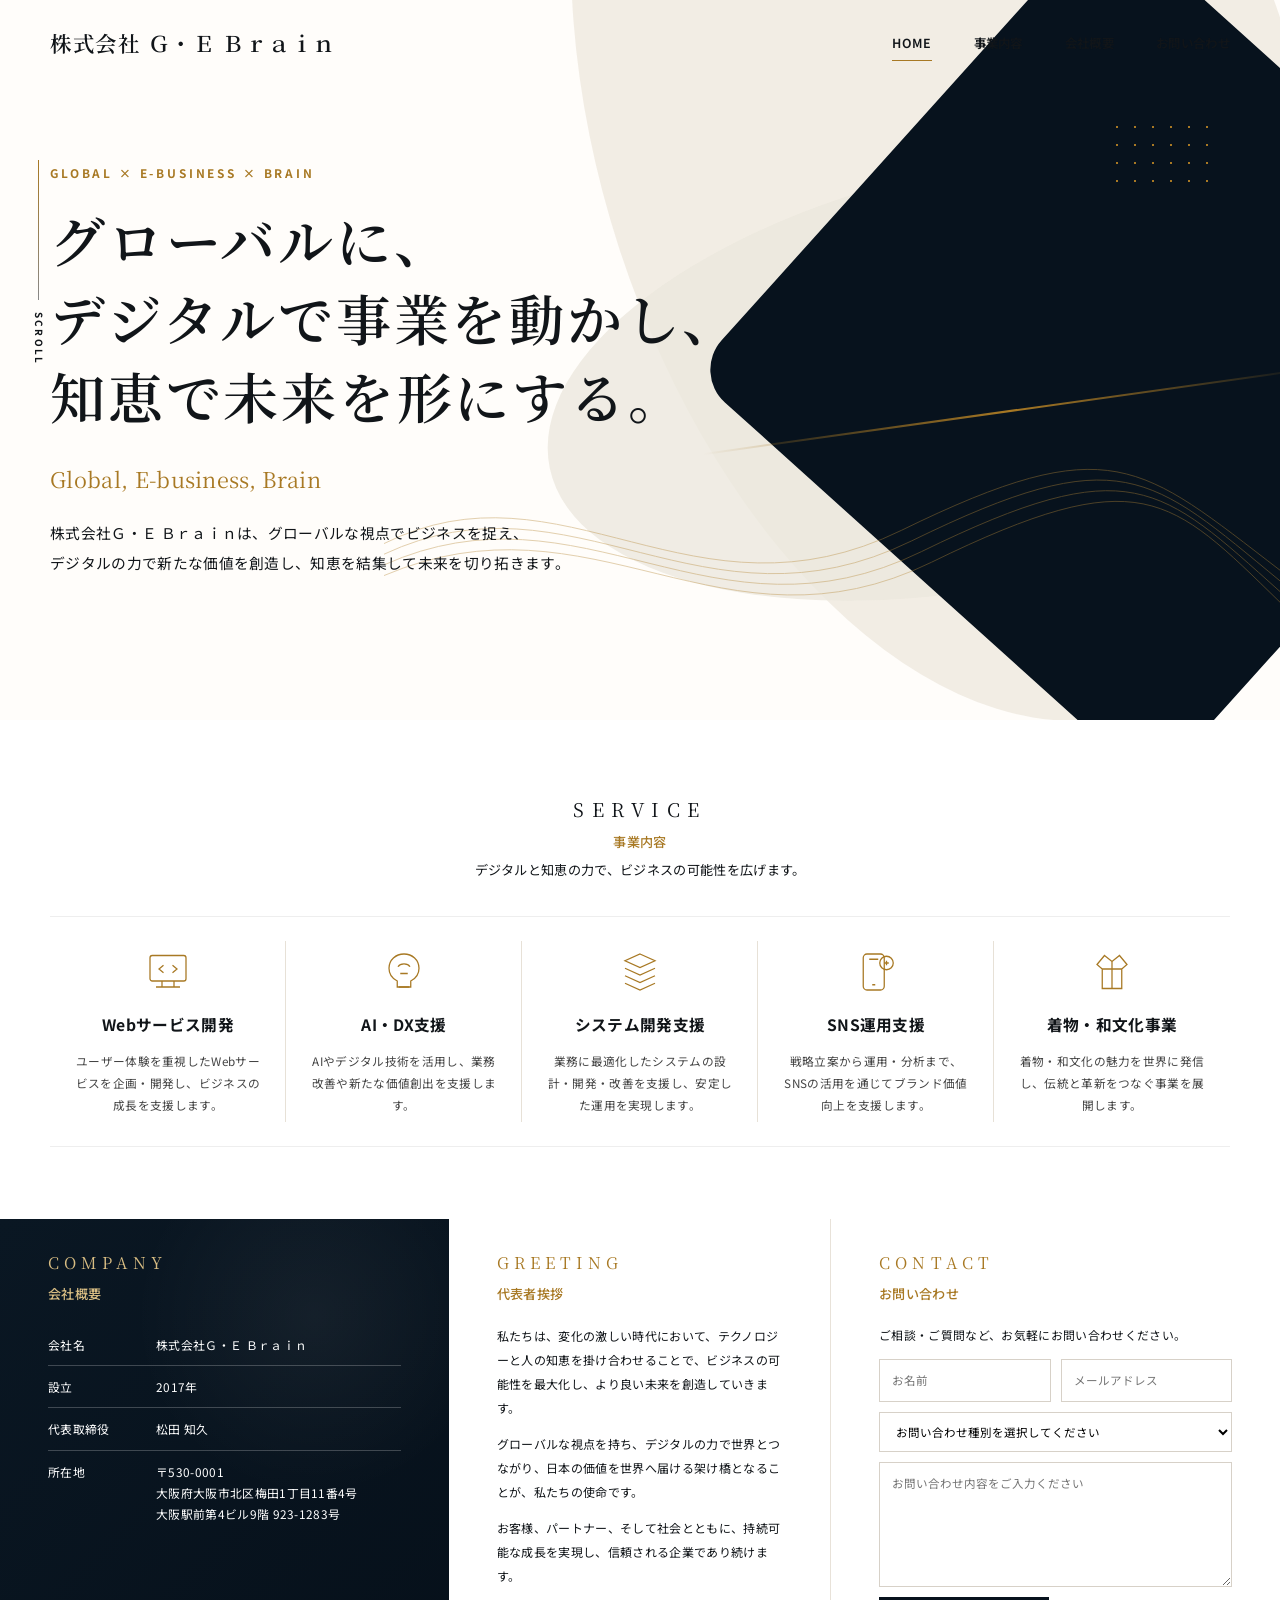
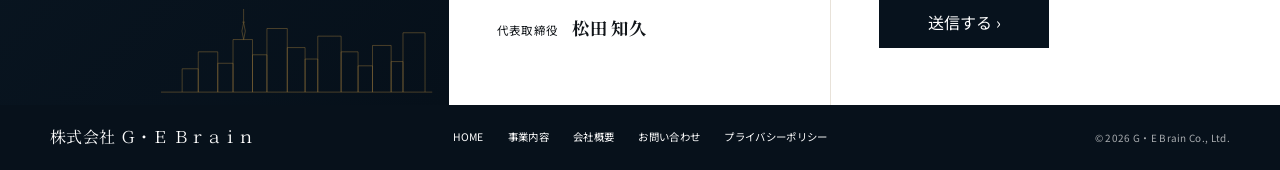
==== index.html @ 0a90429c "初期ファイルアップロード" ====
<!doctype html><html lang="ja"><head><meta charset="utf-8"><meta name="viewport" content="width=device-width,initial-scale=1"><title>株式会社Ｇ・Ｅ Ｂｒａｉｎ</title><meta name="description" content="株式会社Ｇ・Ｅ Ｂｒａｉｎは、Webサービス開発、AI・DX支援、システム開発支援、SNS運用支援、着物・和文化事業を展開しています。"><link rel="preconnect" href="https://fonts.googleapis.com"><link rel="preconnect" href="https://fonts.gstatic.com" crossorigin><link href="https://fonts.googleapis.com/css2?family=Noto+Sans+JP:wght@400;500;600;700&family=Noto+Serif+JP:wght@500;600;700&display=swap" rel="stylesheet"><link rel="stylesheet" href="styles.css"></head><body>
<header class="site-header"><div class="container header-inner"><a class="brand" href="#top">株式会社 Ｇ・Ｅ Ｂｒａｉｎ</a><button class="menu-button" type="button" aria-label="メニューを開く" aria-expanded="false"><span></span><span></span><span></span></button><nav class="global-nav"><a class="active" href="#top">HOME</a><a href="#services">事業内容</a><a href="#company">会社概要</a><a href="#contact">お問い合わせ</a></nav></div></header>
<main><section id="top" class="hero"><div class="hero-art" aria-hidden="true"><div class="hero-sweep sweep-1"></div><div class="hero-sweep sweep-2"></div><div class="hero-dark"></div><div class="hero-gold-line"></div><div class="hero-dot-grid"></div><svg class="wave-lines" viewBox="0 0 900 360" preserveAspectRatio="none"><path d="M0 220 C180 120 310 320 520 205 S760 130 900 250"/><path d="M0 232 C190 132 320 332 530 217 S770 142 900 262"/><path d="M0 244 C200 144 330 344 540 229 S780 154 900 274"/><path d="M0 256 C210 156 340 356 550 241 S790 166 900 286"/></svg></div><div class="scroll-mark"><span></span><b>SCROLL</b></div><div class="container hero-inner"><p class="hero-kicker">GLOBAL × E-BUSINESS × BRAIN</p><h1>グローバルに、<br>デジタルで事業を動かし、<br>知恵で未来を形にする。</h1><p class="hero-en">Global, E-business, Brain</p><p class="hero-copy">株式会社Ｇ・Ｅ Ｂｒａｉｎは、グローバルな視点でビジネスを捉え、<br>デジタルの力で新たな価値を創造し、知恵を結集して未来を切り拓きます。</p></div></section>
<section id="services" class="services section"><div class="container"><div class="section-title center"><p>SERVICE</p><h2>事業内容</h2><span>デジタルと知恵の力で、ビジネスの可能性を広げます。</span></div><div class="service-grid">
<article class="service-item"><div class="icon-box"><svg viewBox="0 0 64 64"><rect x="8" y="10" width="48" height="34" rx="3"/><path d="M16 52h32M24 44v8M40 44v8M26 23l-6 5 6 5M38 23l6 5-6 5"/></svg></div><h3>Webサービス開発</h3><p>ユーザー体験を重視したWebサービスを企画・開発し、ビジネスの成長を支援します。</p></article>
<article class="service-item"><div class="icon-box"><svg viewBox="0 0 64 64"><path d="M32 8c-11 0-20 8-20 19 0 8 5 14 11 17v8h18v-8c6-3 11-9 11-17C52 16 43 8 32 8z"/><path d="M24 25c3-5 13-5 16 0M27 34h10M25 52h14"/></svg></div><h3>AI・DX支援</h3><p>AIやデジタル技術を活用し、業務改善や新たな価値創出を支援します。</p></article>
<article class="service-item"><div class="icon-box"><svg viewBox="0 0 64 64"><path d="M32 8l20 9-20 9-20-9 20-9zM12 27l20 9 20-9M12 37l20 9 20-9M12 47l20 9 20-9"/></svg></div><h3>システム開発支援</h3><p>業務に最適化したシステムの設計・開発・改善を支援し、安定した運用を実現します。</p></article>
<article class="service-item"><div class="icon-box"><svg viewBox="0 0 64 64"><rect x="15" y="8" width="28" height="48" rx="5"/><path d="M23 15h12M27 49h4"/><circle cx="46" cy="20" r="9"/><path d="M43 20h6M46 17v6"/></svg></div><h3>SNS運用支援</h3><p>戦略立案から運用・分析まで、SNSの活用を通じてブランド価値向上を支援します。</p></article>
<article class="service-item"><div class="icon-box"><svg viewBox="0 0 64 64"><path d="M22 10l10 8 10-8 10 12-7 6v26H19V28l-7-6 10-12z"/><path d="M32 18v36M19 28h26"/></svg></div><h3>着物・和文化事業</h3><p>着物・和文化の魅力を世界に発信し、伝統と革新をつなぐ事業を展開します。</p></article>
</div></div></section>
<section class="lower-grid"><div id="company" class="company-panel"><div class="panel-inner"><div class="section-title light"><p>COMPANY</p><h2>会社概要</h2></div><dl class="company-list"><div><dt>会社名</dt><dd>株式会社Ｇ・Ｅ Ｂｒａｉｎ</dd></div><div><dt>設立</dt><dd>2017年</dd></div><div><dt>代表取締役</dt><dd>松田 知久</dd></div><div><dt>所在地</dt><dd>〒530-0001<br>大阪府大阪市北区梅田1丁目11番4号<br>大阪駅前第4ビル9階 923-1283号</dd></div></dl><svg class="city-line" viewBox="0 0 720 250" preserveAspectRatio="xMidYMax meet"><path d="M40 220h640M90 220v-55h38v55M128 220v-95h46v95M174 220v-68h36v68M210 220v-124h46v124M256 220v-88h34v88M290 220v-150h48v150M338 220v-105h42v105M380 220v-78h30v78M410 220v-132h55v132M465 220v-95h40v95M505 220v-62h34v62M539 220v-110h44v110M583 220v-72h28v72M611 220v-140h52v140M235 96l-4-20 4-20 4 20-4 20zM232 55h6M235 24v32"/></svg></div></div>
<div class="greeting-panel"><div class="panel-inner"><div class="section-title"><p>GREETING</p><h2>代表者挨拶</h2></div><div class="greeting-copy"><p>私たちは、変化の激しい時代において、テクノロジーと人の知恵を掛け合わせることで、ビジネスの可能性を最大化し、より良い未来を創造していきます。</p><p>グローバルな視点を持ち、デジタルの力で世界とつながり、日本の価値を世界へ届ける架け橋となることが、私たちの使命です。</p><p>お客様、パートナー、そして社会とともに、持続可能な成長を実現し、信頼される企業であり続けます。</p><div class="representative"><span>代表取締役</span><strong>松田 知久</strong></div></div></div></div>
<div id="contact" class="contact-panel"><div class="panel-inner"><div class="section-title"><p>CONTACT</p><h2>お問い合わせ</h2></div><p class="contact-lead">ご相談・ご質問など、お気軽にお問い合わせください。</p><form id="contact-form" class="contact-form"><div class="two-col"><input type="text" name="name" placeholder="お名前" required><input type="email" name="email" placeholder="メールアドレス" required></div><select required><option value="">お問い合わせ種別を選択してください</option><option>Webサービス開発</option><option>AI・DX支援</option><option>システム開発支援</option><option>SNS運用支援</option><option>着物・和文化事業</option><option>その他</option></select><textarea rows="5" placeholder="お問い合わせ内容をご入力ください" required></textarea><button type="submit">送信する <span>›</span></button><p id="form-status" class="form-status"></p></form></div></div></section></main>
<footer class="site-footer"><div class="container footer-inner"><p class="footer-brand">株式会社 Ｇ・Ｅ Ｂｒａｉｎ</p><nav><a href="#top">HOME</a><a href="#services">事業内容</a><a href="#company">会社概要</a><a href="#contact">お問い合わせ</a><a href="#">プライバシーポリシー</a></nav><p class="copyright">© <span id="year"></span> G・E Brain Co., Ltd.</p></div></footer><script src="script.js"></script></body></html>
---- styles.css ----
:root{--bg:#f8f6f1;--paper:#fffdfa;--ink:#111519;--navy:#07121d;--gold:#a87924;--gold-soft:#d8bd83;--line:#d8d2c8}*{box-sizing:border-box}html{scroll-behavior:smooth}body{margin:0;color:var(--ink);background:var(--bg);font-family:"Noto Sans JP",sans-serif;line-height:1.8;letter-spacing:.02em}a{color:inherit;text-decoration:none}button,input,textarea,select{font:inherit}svg{display:block}.container{width:min(1180px,calc(100% - 48px));margin:auto}.site-header{position:absolute;inset:0 0 auto;z-index:20}.header-inner{min-height:86px;display:flex;align-items:center;justify-content:space-between;gap:32px}.brand{font-family:"Noto Serif JP",serif;font-size:1.34rem;letter-spacing:.08em;font-weight:600}.global-nav{display:flex;gap:42px;font-size:.78rem;font-weight:600}.global-nav a{position:relative;padding:10px 0}.global-nav a:after{content:"";position:absolute;left:0;right:100%;bottom:3px;height:1px;background:var(--gold);transition:.25s}.global-nav a:hover:after,.global-nav a.active:after{right:0}.menu-button{display:none;border:0;background:none}.menu-button span{display:block;width:25px;height:2px;background:currentColor;margin:5px}.hero{position:relative;min-height:720px;overflow:hidden;background:var(--paper)}.hero-inner{position:relative;z-index:3;padding-top:150px;padding-bottom:90px}.hero-kicker{color:var(--gold);font-size:.74rem;letter-spacing:.24em;font-weight:700;margin-bottom:18px}.hero h1{margin:0 0 24px;font-family:"Noto Serif JP",serif;font-size:clamp(2.5rem,4.3vw,4.65rem);line-height:1.42;letter-spacing:.05em;font-weight:600}.hero-en{margin:0 0 20px;color:var(--gold);font-family:"Noto Serif JP",serif;font-size:1.35rem}.hero-copy{margin:0;font-size:.92rem;line-height:2}.hero-art{position:absolute;inset:0;overflow:hidden;pointer-events:none}.hero-sweep{position:absolute;border-radius:50%;transform:rotate(-18deg)}.sweep-1{width:700px;height:1200px;left:47%;top:-460px;background:rgba(232,226,214,.58)}.sweep-2{width:900px;height:420px;right:-160px;top:165px;background:rgba(236,232,222,.78);transform:rotate(-12deg)}.hero-dark{position:absolute;width:620px;height:620px;right:-160px;top:40px;background:var(--navy);transform:rotate(42deg);border-radius:44px}.hero-gold-line{position:absolute;width:620px;height:2px;right:-40px;top:410px;background:linear-gradient(90deg,transparent,var(--gold),transparent);transform:rotate(-8deg)}.hero-dot-grid{position:absolute;right:72px;top:118px;width:100px;height:74px;background-image:radial-gradient(var(--gold) 1.5px,transparent 1.5px);background-size:18px 18px}.wave-lines{position:absolute;right:0;bottom:52px;width:70%;height:320px;opacity:.42}.wave-lines path{fill:none;stroke:#b78a39;stroke-width:1}.scroll-mark{position:absolute;left:30px;top:160px;z-index:4;display:flex;flex-direction:column;align-items:center;gap:12px}.scroll-mark span{width:1px;height:140px;background:linear-gradient(var(--gold),#888)}.scroll-mark b{font-size:.62rem;letter-spacing:.22em;writing-mode:vertical-rl}.section{padding:72px 0}.section-title p{margin:0;color:var(--gold);font-family:"Noto Serif JP",serif;letter-spacing:.32em;font-size:1rem}.section-title h2{margin:4px 0 0;font-size:.82rem;color:var(--gold);font-weight:500}.section-title.center{text-align:center;margin-bottom:34px}.section-title.center p{color:var(--ink);font-size:1.18rem;letter-spacing:.4em}.section-title.center span{font-size:.82rem}.services{background:#fff}.service-grid{display:grid;grid-template-columns:repeat(5,1fr);border-top:1px solid #eee;border-bottom:1px solid #eee}.service-item{padding:26px 24px 30px;text-align:center;position:relative}.service-item:not(:last-child):after{content:"";position:absolute;right:0;top:24px;bottom:24px;width:1px;background:#e7e1d7}.icon-box{height:58px;display:grid;place-items:center;margin-bottom:10px}.icon-box svg{width:48px;height:48px;fill:none;stroke:var(--gold);stroke-width:1.7}.service-item h3{margin:0 0 10px;font-size:.98rem}.service-item p{margin:0;color:#444;font-size:.73rem;line-height:1.9}.lower-grid{display:grid;grid-template-columns:1.08fr .92fr 1.08fr;min-height:430px}.panel-inner{padding:30px 48px 34px;position:relative;height:100%}.company-panel{color:#fff;background:radial-gradient(circle at 70% 20%,rgba(255,255,255,.05),transparent 36%),linear-gradient(135deg,#0a1723,#06101a)}.section-title.light p,.section-title.light h2{color:var(--gold-soft)}.company-list{margin:18px 0 0;position:relative;z-index:2}.company-list>div{display:grid;grid-template-columns:90px 1fr;gap:18px;padding:10px 0;border-bottom:1px solid rgba(255,255,255,.22)}.company-list>div:last-child{border:0}.company-list dt,.company-list dd{font-size:.74rem}.company-list dd{margin:0}.city-line{position:absolute;right:0;bottom:0;width:68%;height:58%;opacity:.75}.city-line path{fill:none;stroke:#b58b41;stroke-width:1.2}.greeting-panel,.contact-panel{background:#fff}.greeting-panel{border-right:1px solid #e8e2d9}.greeting-copy{margin-top:18px}.greeting-copy p{font-size:.75rem;line-height:2;margin-bottom:12px}.representative{display:flex;align-items:baseline;gap:14px;margin-top:24px}.representative span{font-size:.72rem}.representative strong{font-family:"Noto Serif JP",serif;font-size:1.08rem}.contact-lead{font-size:.74rem;margin:18px 0 14px}.contact-form{display:grid;gap:10px}.two-col{display:grid;grid-template-columns:1fr 1fr;gap:10px}.contact-form input,.contact-form select,.contact-form textarea{width:100%;border:1px solid #d7d1c8;background:#fff;padding:10px 12px;font-size:.72rem}.contact-form button{width:170px;border:0;background:var(--navy);color:#fff;padding:11px 18px;cursor:pointer}.form-status{min-height:1.2em;margin:0;font-size:.68rem;color:#8b5d18}.site-footer{background:#07111b;color:#fff;padding:18px 0}.footer-inner{display:grid;grid-template-columns:1fr auto 1fr;align-items:center;gap:30px}.footer-brand{margin:0;font-family:"Noto Serif JP",serif}.footer-inner nav{display:flex;gap:24px;font-size:.65rem}.copyright{margin:0;text-align:right;font-size:.62rem;color:rgba(255,255,255,.65)}@media(max-width:1000px){.service-grid{grid-template-columns:repeat(2,1fr)}.service-item:nth-child(2):after,.service-item:nth-child(4):after{display:none}.service-item:last-child{grid-column:1/-1}.lower-grid{grid-template-columns:1fr 1fr}.company-panel{grid-column:1/-1}}@media(max-width:760px){.container{width:min(100% - 28px,1180px)}.site-header{position:fixed;background:rgba(255,253,250,.93);backdrop-filter:blur(10px);border-bottom:1px solid #eee}.header-inner{min-height:66px}.brand{font-size:.95rem}.menu-button{display:block}.global-nav{position:absolute;top:66px;left:0;right:0;display:none;flex-direction:column;gap:0;padding:12px 20px 20px;background:#fff}.global-nav.open{display:flex}.global-nav a{padding:12px 0}.hero{min-height:760px}.hero-inner{padding-top:120px}.hero h1{font-size:clamp(2rem,10vw,3rem)}.hero-copy br{display:none}.hero-dark{width:340px;height:340px;right:-230px;top:430px}.scroll-mark{display:none}.service-grid{grid-template-columns:1fr}.service-item:after{display:none!important}.service-item:last-child{grid-column:auto}.lower-grid{grid-template-columns:1fr}.company-panel{grid-column:auto;min-height:430px}.panel-inner{padding:34px 24px 38px}.greeting-panel{border-right:0;border-bottom:1px solid #eee}.two-col{grid-template-columns:1fr}.footer-inner{grid-template-columns:1fr;gap:16px}.footer-inner nav{flex-wrap:wrap;gap:12px 18px}.copyright{text-align:left}}
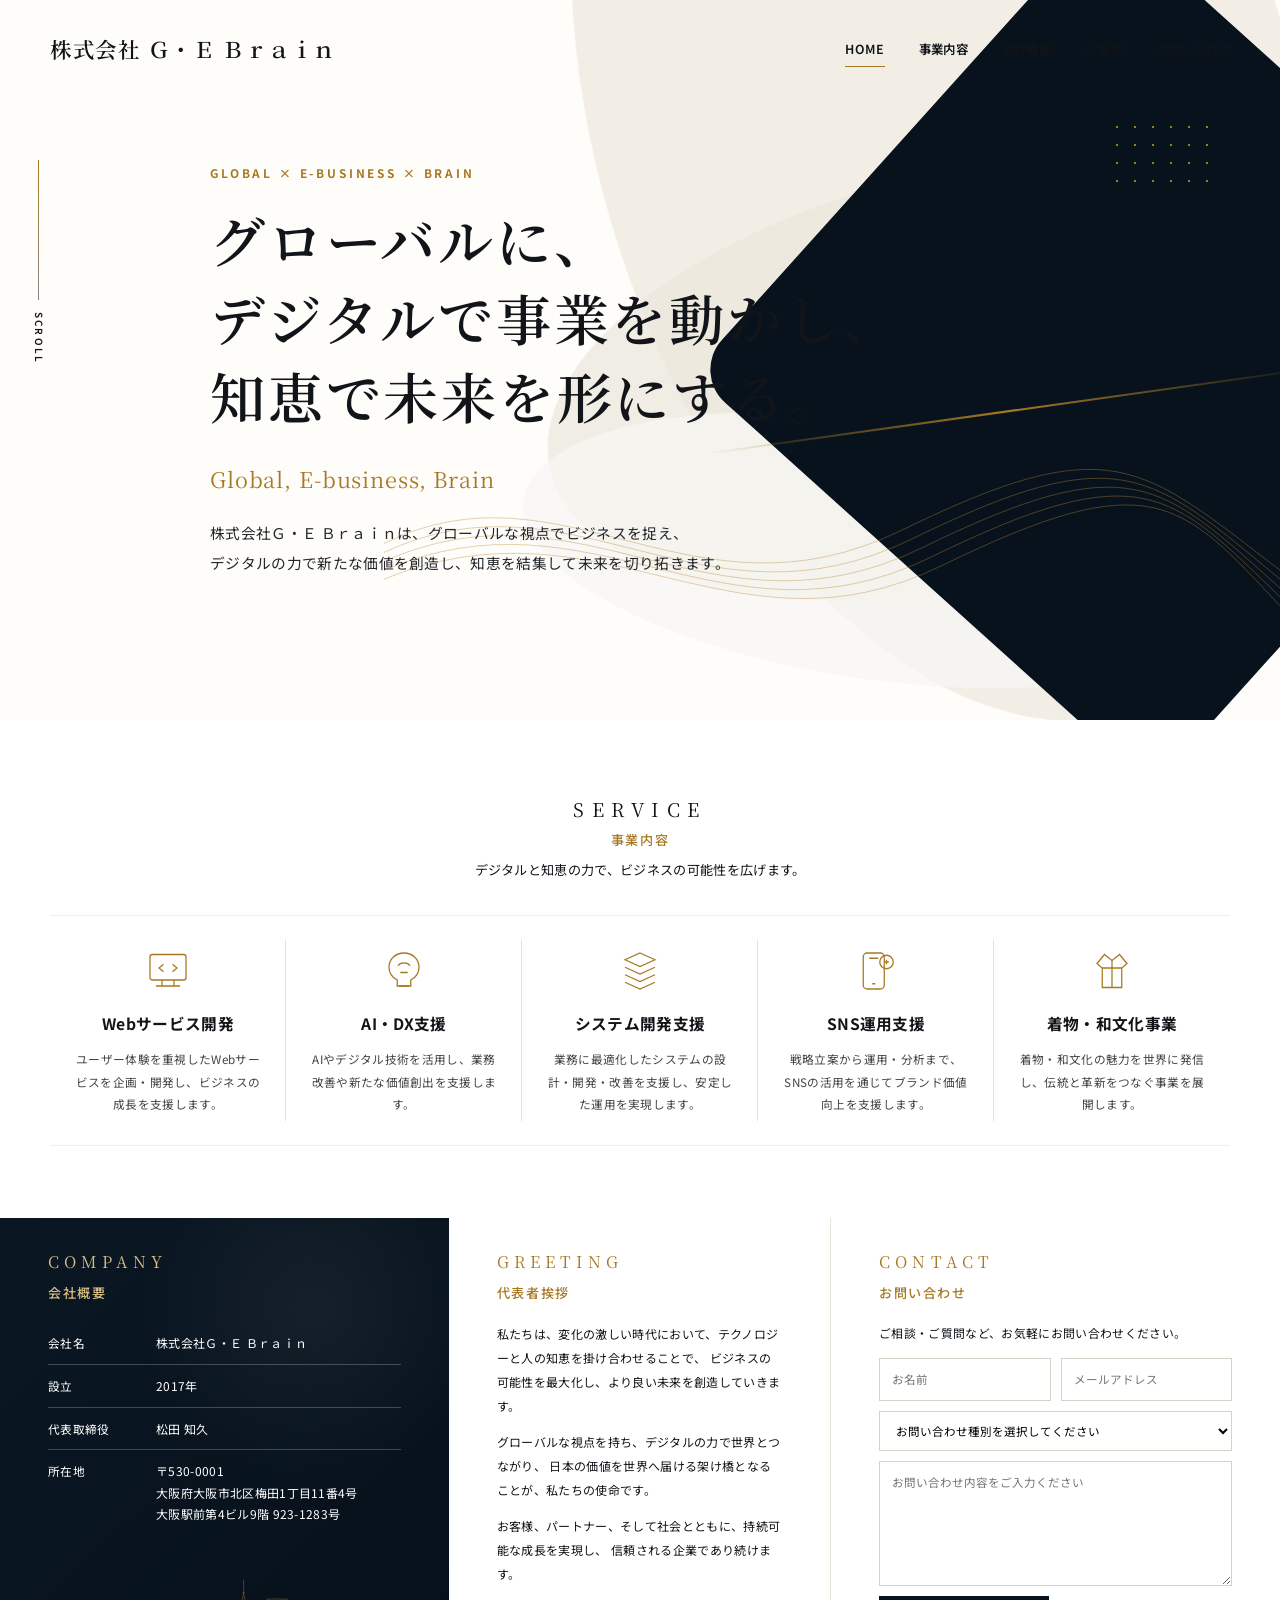
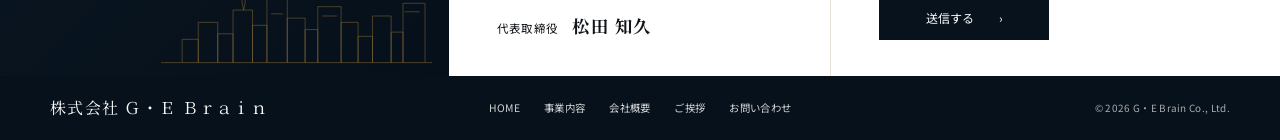
==== commit 697dfa03: "レスポンシブ修正とフォーム修正 含まれている修正：  黒い図形が文字に重ならないレスポンシブ修正 キャッチコピー修正 システム開発支援 SNS運用支援 代表者挨拶 お問い合わせフォーム送" ====
--- a/index.html
+++ b/index.html
@@ -1,14 +1,249 @@
-<!doctype html><html lang="ja"><head><meta charset="utf-8"><meta name="viewport" content="width=device-width,initial-scale=1"><title>株式会社Ｇ・Ｅ Ｂｒａｉｎ</title><meta name="description" content="株式会社Ｇ・Ｅ Ｂｒａｉｎは、Webサービス開発、AI・DX支援、システム開発支援、SNS運用支援、着物・和文化事業を展開しています。"><link rel="preconnect" href="https://fonts.googleapis.com"><link rel="preconnect" href="https://fonts.gstatic.com" crossorigin><link href="https://fonts.googleapis.com/css2?family=Noto+Sans+JP:wght@400;500;600;700&family=Noto+Serif+JP:wght@500;600;700&display=swap" rel="stylesheet"><link rel="stylesheet" href="styles.css"></head><body>
-<header class="site-header"><div class="container header-inner"><a class="brand" href="#top">株式会社 Ｇ・Ｅ Ｂｒａｉｎ</a><button class="menu-button" type="button" aria-label="メニューを開く" aria-expanded="false"><span></span><span></span><span></span></button><nav class="global-nav"><a class="active" href="#top">HOME</a><a href="#services">事業内容</a><a href="#company">会社概要</a><a href="#contact">お問い合わせ</a></nav></div></header>
-<main><section id="top" class="hero"><div class="hero-art" aria-hidden="true"><div class="hero-sweep sweep-1"></div><div class="hero-sweep sweep-2"></div><div class="hero-dark"></div><div class="hero-gold-line"></div><div class="hero-dot-grid"></div><svg class="wave-lines" viewBox="0 0 900 360" preserveAspectRatio="none"><path d="M0 220 C180 120 310 320 520 205 S760 130 900 250"/><path d="M0 232 C190 132 320 332 530 217 S770 142 900 262"/><path d="M0 244 C200 144 330 344 540 229 S780 154 900 274"/><path d="M0 256 C210 156 340 356 550 241 S790 166 900 286"/></svg></div><div class="scroll-mark"><span></span><b>SCROLL</b></div><div class="container hero-inner"><p class="hero-kicker">GLOBAL × E-BUSINESS × BRAIN</p><h1>グローバルに、<br>デジタルで事業を動かし、<br>知恵で未来を形にする。</h1><p class="hero-en">Global, E-business, Brain</p><p class="hero-copy">株式会社Ｇ・Ｅ Ｂｒａｉｎは、グローバルな視点でビジネスを捉え、<br>デジタルの力で新たな価値を創造し、知恵を結集して未来を切り拓きます。</p></div></section>
-<section id="services" class="services section"><div class="container"><div class="section-title center"><p>SERVICE</p><h2>事業内容</h2><span>デジタルと知恵の力で、ビジネスの可能性を広げます。</span></div><div class="service-grid">
-<article class="service-item"><div class="icon-box"><svg viewBox="0 0 64 64"><rect x="8" y="10" width="48" height="34" rx="3"/><path d="M16 52h32M24 44v8M40 44v8M26 23l-6 5 6 5M38 23l6 5-6 5"/></svg></div><h3>Webサービス開発</h3><p>ユーザー体験を重視したWebサービスを企画・開発し、ビジネスの成長を支援します。</p></article>
-<article class="service-item"><div class="icon-box"><svg viewBox="0 0 64 64"><path d="M32 8c-11 0-20 8-20 19 0 8 5 14 11 17v8h18v-8c6-3 11-9 11-17C52 16 43 8 32 8z"/><path d="M24 25c3-5 13-5 16 0M27 34h10M25 52h14"/></svg></div><h3>AI・DX支援</h3><p>AIやデジタル技術を活用し、業務改善や新たな価値創出を支援します。</p></article>
-<article class="service-item"><div class="icon-box"><svg viewBox="0 0 64 64"><path d="M32 8l20 9-20 9-20-9 20-9zM12 27l20 9 20-9M12 37l20 9 20-9M12 47l20 9 20-9"/></svg></div><h3>システム開発支援</h3><p>業務に最適化したシステムの設計・開発・改善を支援し、安定した運用を実現します。</p></article>
-<article class="service-item"><div class="icon-box"><svg viewBox="0 0 64 64"><rect x="15" y="8" width="28" height="48" rx="5"/><path d="M23 15h12M27 49h4"/><circle cx="46" cy="20" r="9"/><path d="M43 20h6M46 17v6"/></svg></div><h3>SNS運用支援</h3><p>戦略立案から運用・分析まで、SNSの活用を通じてブランド価値向上を支援します。</p></article>
-<article class="service-item"><div class="icon-box"><svg viewBox="0 0 64 64"><path d="M22 10l10 8 10-8 10 12-7 6v26H19V28l-7-6 10-12z"/><path d="M32 18v36M19 28h26"/></svg></div><h3>着物・和文化事業</h3><p>着物・和文化の魅力を世界に発信し、伝統と革新をつなぐ事業を展開します。</p></article>
-</div></div></section>
-<section class="lower-grid"><div id="company" class="company-panel"><div class="panel-inner"><div class="section-title light"><p>COMPANY</p><h2>会社概要</h2></div><dl class="company-list"><div><dt>会社名</dt><dd>株式会社Ｇ・Ｅ Ｂｒａｉｎ</dd></div><div><dt>設立</dt><dd>2017年</dd></div><div><dt>代表取締役</dt><dd>松田 知久</dd></div><div><dt>所在地</dt><dd>〒530-0001<br>大阪府大阪市北区梅田1丁目11番4号<br>大阪駅前第4ビル9階 923-1283号</dd></div></dl><svg class="city-line" viewBox="0 0 720 250" preserveAspectRatio="xMidYMax meet"><path d="M40 220h640M90 220v-55h38v55M128 220v-95h46v95M174 220v-68h36v68M210 220v-124h46v124M256 220v-88h34v88M290 220v-150h48v150M338 220v-105h42v105M380 220v-78h30v78M410 220v-132h55v132M465 220v-95h40v95M505 220v-62h34v62M539 220v-110h44v110M583 220v-72h28v72M611 220v-140h52v140M235 96l-4-20 4-20 4 20-4 20zM232 55h6M235 24v32"/></svg></div></div>
-<div class="greeting-panel"><div class="panel-inner"><div class="section-title"><p>GREETING</p><h2>代表者挨拶</h2></div><div class="greeting-copy"><p>私たちは、変化の激しい時代において、テクノロジーと人の知恵を掛け合わせることで、ビジネスの可能性を最大化し、より良い未来を創造していきます。</p><p>グローバルな視点を持ち、デジタルの力で世界とつながり、日本の価値を世界へ届ける架け橋となることが、私たちの使命です。</p><p>お客様、パートナー、そして社会とともに、持続可能な成長を実現し、信頼される企業であり続けます。</p><div class="representative"><span>代表取締役</span><strong>松田 知久</strong></div></div></div></div>
-<div id="contact" class="contact-panel"><div class="panel-inner"><div class="section-title"><p>CONTACT</p><h2>お問い合わせ</h2></div><p class="contact-lead">ご相談・ご質問など、お気軽にお問い合わせください。</p><form id="contact-form" class="contact-form"><div class="two-col"><input type="text" name="name" placeholder="お名前" required><input type="email" name="email" placeholder="メールアドレス" required></div><select required><option value="">お問い合わせ種別を選択してください</option><option>Webサービス開発</option><option>AI・DX支援</option><option>システム開発支援</option><option>SNS運用支援</option><option>着物・和文化事業</option><option>その他</option></select><textarea rows="5" placeholder="お問い合わせ内容をご入力ください" required></textarea><button type="submit">送信する <span>›</span></button><p id="form-status" class="form-status"></p></form></div></div></section></main>
-<footer class="site-footer"><div class="container footer-inner"><p class="footer-brand">株式会社 Ｇ・Ｅ Ｂｒａｉｎ</p><nav><a href="#top">HOME</a><a href="#services">事業内容</a><a href="#company">会社概要</a><a href="#contact">お問い合わせ</a><a href="#">プライバシーポリシー</a></nav><p class="copyright">© <span id="year"></span> G・E Brain Co., Ltd.</p></div></footer><script src="script.js"></script></body></html>
+<!doctype html>
+<html lang="ja">
+<head>
+  <meta charset="utf-8">
+  <meta name="viewport" content="width=device-width, initial-scale=1">
+  <title>株式会社Ｇ・Ｅ Ｂｒａｉｎ</title>
+  <meta name="description" content="株式会社Ｇ・Ｅ Ｂｒａｉｎは、Webサービス開発、AI・DX支援、システム開発支援、SNS運用支援、着物・和文化事業を展開しています。">
+  <meta property="og:title" content="株式会社Ｇ・Ｅ Ｂｒａｉｎ">
+  <meta property="og:description" content="グローバルに、デジタルで事業を動かし、知恵で未来を形にする。">
+  <meta property="og:type" content="website">
+  <meta name="theme-color" content="#f8f6f1">
+  <link rel="preconnect" href="https://fonts.googleapis.com">
+  <link rel="preconnect" href="https://fonts.gstatic.com" crossorigin>
+  <link href="https://fonts.googleapis.com/css2?family=Noto+Sans+JP:wght@400;500;600;700&family=Noto+Serif+JP:wght@500;600;700&display=swap" rel="stylesheet">
+  <link rel="stylesheet" href="styles.css">
+</head>
+<body>
+<header class="site-header">
+  <div class="container header-inner">
+    <a class="brand" href="#top">株式会社 Ｇ・Ｅ Ｂｒａｉｎ</a>
+    <button class="menu-button" type="button" aria-label="メニューを開く" aria-expanded="false">
+      <span></span><span></span><span></span>
+    </button>
+    <nav class="global-nav">
+      <a class="active" href="#top">HOME</a>
+      <a href="#services">事業内容</a>
+      <a href="#company">会社概要</a>
+      <a href="#greeting">ご挨拶</a>
+      <a href="#contact">お問い合わせ</a>
+    </nav>
+  </div>
+</header>
+
+<main>
+  <section id="top" class="hero">
+    <div class="hero-art" aria-hidden="true">
+      <div class="hero-sweep sweep-1"></div>
+      <div class="hero-sweep sweep-2"></div>
+      <div class="hero-sweep sweep-3"></div>
+      <div class="hero-dark"></div>
+      <div class="hero-gold-line"></div>
+      <div class="hero-dot-grid"></div>
+      <svg class="wave-lines" viewBox="0 0 900 360" preserveAspectRatio="none">
+        <path d="M0 220 C180 120, 310 320, 520 205 S760 130, 900 250"/>
+        <path d="M0 230 C190 130, 320 330, 530 215 S770 140, 900 260"/>
+        <path d="M0 240 C200 140, 330 340, 540 225 S780 150, 900 270"/>
+        <path d="M0 250 C210 150, 340 350, 550 235 S790 160, 900 280"/>
+        <path d="M0 260 C220 160, 350 360, 560 245 S800 170, 900 290"/>
+      </svg>
+    </div>
+
+    <div class="scroll-mark">
+      <span></span>
+      <b>SCROLL</b>
+    </div>
+
+    <div class="container hero-inner">
+      <p class="hero-kicker">GLOBAL × E-BUSINESS × BRAIN</p>
+      <h1>グローバルに、<br>デジタルで事業を動かし、<br>知恵で未来を形にする。</h1>
+      <p class="hero-en">Global, E-business, Brain</p>
+      <p class="hero-copy">
+        株式会社Ｇ・Ｅ Ｂｒａｉｎは、グローバルな視点でビジネスを捉え、<br>
+        デジタルの力で新たな価値を創造し、知恵を結集して未来を切り拓きます。
+      </p>
+    </div>
+  </section>
+
+  <section id="services" class="services section">
+    <div class="container">
+      <div class="section-title center">
+        <p>SERVICE</p>
+        <h2>事業内容</h2>
+        <span>デジタルと知恵の力で、ビジネスの可能性を広げます。</span>
+      </div>
+
+      <div class="service-grid">
+        <article class="service-item">
+          <div class="icon-box">
+            <svg viewBox="0 0 64 64" aria-hidden="true">
+              <rect x="8" y="10" width="48" height="34" rx="3"/>
+              <path d="M16 52h32M24 44v8M40 44v8M26 23l-6 5 6 5M38 23l6 5-6 5"/>
+            </svg>
+          </div>
+          <h3>Webサービス開発</h3>
+          <p>ユーザー体験を重視したWebサービスを企画・開発し、ビジネスの成長を支援します。</p>
+        </article>
+
+        <article class="service-item">
+          <div class="icon-box">
+            <svg viewBox="0 0 64 64" aria-hidden="true">
+              <path d="M32 8c-11 0-20 8-20 19 0 8 5 14 11 17v8h18v-8c6-3 11-9 11-17C52 16 43 8 32 8z"/>
+              <path d="M24 25c3-5 13-5 16 0M27 34h10M25 52h14"/>
+            </svg>
+          </div>
+          <h3>AI・DX支援</h3>
+          <p>AIやデジタル技術を活用し、業務改善や新たな価値創出を支援します。</p>
+        </article>
+
+        <article class="service-item">
+          <div class="icon-box">
+            <svg viewBox="0 0 64 64" aria-hidden="true">
+              <path d="M32 8l20 9-20 9-20-9 20-9zM12 27l20 9 20-9M12 37l20 9 20-9M12 47l20 9 20-9"/>
+            </svg>
+          </div>
+          <h3>システム開発支援</h3>
+          <p>業務に最適化したシステムの設計・開発・改善を支援し、安定した運用を実現します。</p>
+        </article>
+
+        <article class="service-item">
+          <div class="icon-box">
+            <svg viewBox="0 0 64 64" aria-hidden="true">
+              <rect x="15" y="8" width="28" height="48" rx="5"/>
+              <path d="M23 15h12M27 49h4"/>
+              <circle cx="46" cy="20" r="9"/>
+              <path d="M43 20h6M46 17v6"/>
+            </svg>
+          </div>
+          <h3>SNS運用支援</h3>
+          <p>戦略立案から運用・分析まで、SNSの活用を通じてブランド価値向上を支援します。</p>
+        </article>
+
+        <article class="service-item">
+          <div class="icon-box">
+            <svg viewBox="0 0 64 64" aria-hidden="true">
+              <path d="M22 10l10 8 10-8 10 12-7 6v26H19V28l-7-6 10-12z"/>
+              <path d="M32 18v36M19 28h26"/>
+            </svg>
+          </div>
+          <h3>着物・和文化事業</h3>
+          <p>着物・和文化の魅力を世界に発信し、伝統と革新をつなぐ事業を展開します。</p>
+        </article>
+      </div>
+    </div>
+  </section>
+
+  <section class="lower-grid">
+    <div id="company" class="company-panel">
+      <div class="panel-inner">
+        <div class="section-title light">
+          <p>COMPANY</p>
+          <h2>会社概要</h2>
+        </div>
+
+        <dl class="company-list">
+          <div><dt>会社名</dt><dd>株式会社Ｇ・Ｅ Ｂｒａｉｎ</dd></div>
+          <div><dt>設立</dt><dd>2017年</dd></div>
+          <div><dt>代表取締役</dt><dd>松田 知久</dd></div>
+          <div>
+            <dt>所在地</dt>
+            <dd>〒530-0001<br>大阪府大阪市北区梅田1丁目11番4号<br>大阪駅前第4ビル9階 923-1283号</dd>
+          </div>
+        </dl>
+
+        <svg class="city-line" viewBox="0 0 720 250" preserveAspectRatio="xMidYMax meet" aria-hidden="true">
+          <path d="M40 220h640"/>
+          <path d="M90 220v-55h38v55M128 220v-95h46v95M174 220v-68h36v68M210 220v-124h46v124M256 220v-88h34v88M290 220v-150h48v150M338 220v-105h42v105M380 220v-78h30v78M410 220v-132h55v132M465 220v-95h40v95M505 220v-62h34v62M539 220v-110h44v110M583 220v-72h28v72M611 220v-140h52v140"/>
+          <path d="M235 96l-4-20 4-20 4 20-4 20zM232 55h6M235 24v32"/>
+          <path d="M300 105h28M420 110h35M615 100h35"/>
+        </svg>
+      </div>
+    </div>
+
+    <div id="greeting" class="greeting-panel">
+      <div class="panel-inner">
+        <div class="section-title">
+          <p>GREETING</p>
+          <h2>代表者挨拶</h2>
+        </div>
+
+        <div class="greeting-copy">
+          <p>
+            私たちは、変化の激しい時代において、テクノロジーと人の知恵を掛け合わせることで、
+            ビジネスの可能性を最大化し、より良い未来を創造していきます。
+          </p>
+          <p>
+            グローバルな視点を持ち、デジタルの力で世界とつながり、
+            日本の価値を世界へ届ける架け橋となることが、私たちの使命です。
+          </p>
+          <p>
+            お客様、パートナー、そして社会とともに、持続可能な成長を実現し、
+            信頼される企業であり続けます。
+          </p>
+
+          <div class="representative">
+            <span>代表取締役</span>
+            <strong>松田 知久</strong>
+          </div>
+        </div>
+      </div>
+    </div>
+
+    <div id="contact" class="contact-panel">
+      <div class="panel-inner">
+        <div class="section-title">
+          <p>CONTACT</p>
+          <h2>お問い合わせ</h2>
+        </div>
+
+        <p class="contact-lead">ご相談・ご質問など、お気軽にお問い合わせください。</p>
+
+        <form class="contact-form"
+              action="https://formsubmit.co/ge.brain.mats@gmail.com"
+              method="POST">
+          <input type="hidden" name="_subject" value="【G・E Brain】Webサイトからのお問い合わせ">
+          <input type="hidden" name="_template" value="table">
+          <input type="hidden" name="_captcha" value="false">
+          <input type="hidden" name="_next" value="https://ge-brain-corporate.vercel.app/success.html">
+          <input type="text" name="_honey" style="display:none">
+
+          <div class="two-col">
+            <input type="text" name="お名前" placeholder="お名前" autocomplete="name" required>
+            <input type="email" name="メールアドレス" placeholder="メールアドレス" autocomplete="email" required>
+          </div>
+
+          <select name="お問い合わせ種別" required>
+            <option value="">お問い合わせ種別を選択してください</option>
+            <option>Webサービス開発</option>
+            <option>AI・DX支援</option>
+            <option>システム開発支援</option>
+            <option>SNS運用支援</option>
+            <option>着物・和文化事業</option>
+            <option>その他</option>
+          </select>
+
+          <textarea name="お問い合わせ内容" rows="5" placeholder="お問い合わせ内容をご入力ください" required></textarea>
+          <button type="submit">送信する <span>›</span></button>
+        </form>
+      </div>
+    </div>
+  </section>
+</main>
+
+<footer class="site-footer">
+  <div class="container footer-inner">
+    <p class="footer-brand">株式会社 Ｇ・Ｅ Ｂｒａｉｎ</p>
+    <nav>
+      <a href="#top">HOME</a>
+      <a href="#services">事業内容</a>
+      <a href="#company">会社概要</a>
+      <a href="#greeting">ご挨拶</a>
+      <a href="#contact">お問い合わせ</a>
+    </nav>
+    <p class="copyright">© <span id="year"></span> G・E Brain Co., Ltd.</p>
+  </div>
+</footer>
+
+<script src="script.js"></script>
+</body>
+</html>
--- a/styles.css
+++ b/styles.css
@@ -1 +1,614 @@
-:root{--bg:#f8f6f1;--paper:#fffdfa;--ink:#111519;--navy:#07121d;--gold:#a87924;--gold-soft:#d8bd83;--line:#d8d2c8}*{box-sizing:border-box}html{scroll-behavior:smooth}body{margin:0;color:var(--ink);background:var(--bg);font-family:"Noto Sans JP",sans-serif;line-height:1.8;letter-spacing:.02em}a{color:inherit;text-decoration:none}button,input,textarea,select{font:inherit}svg{display:block}.container{width:min(1180px,calc(100% - 48px));margin:auto}.site-header{position:absolute;inset:0 0 auto;z-index:20}.header-inner{min-height:86px;display:flex;align-items:center;justify-content:space-between;gap:32px}.brand{font-family:"Noto Serif JP",serif;font-size:1.34rem;letter-spacing:.08em;font-weight:600}.global-nav{display:flex;gap:42px;font-size:.78rem;font-weight:600}.global-nav a{position:relative;padding:10px 0}.global-nav a:after{content:"";position:absolute;left:0;right:100%;bottom:3px;height:1px;background:var(--gold);transition:.25s}.global-nav a:hover:after,.global-nav a.active:after{right:0}.menu-button{display:none;border:0;background:none}.menu-button span{display:block;width:25px;height:2px;background:currentColor;margin:5px}.hero{position:relative;min-height:720px;overflow:hidden;background:var(--paper)}.hero-inner{position:relative;z-index:3;padding-top:150px;padding-bottom:90px}.hero-kicker{color:var(--gold);font-size:.74rem;letter-spacing:.24em;font-weight:700;margin-bottom:18px}.hero h1{margin:0 0 24px;font-family:"Noto Serif JP",serif;font-size:clamp(2.5rem,4.3vw,4.65rem);line-height:1.42;letter-spacing:.05em;font-weight:600}.hero-en{margin:0 0 20px;color:var(--gold);font-family:"Noto Serif JP",serif;font-size:1.35rem}.hero-copy{margin:0;font-size:.92rem;line-height:2}.hero-art{position:absolute;inset:0;overflow:hidden;pointer-events:none}.hero-sweep{position:absolute;border-radius:50%;transform:rotate(-18deg)}.sweep-1{width:700px;height:1200px;left:47%;top:-460px;background:rgba(232,226,214,.58)}.sweep-2{width:900px;height:420px;right:-160px;top:165px;background:rgba(236,232,222,.78);transform:rotate(-12deg)}.hero-dark{position:absolute;width:620px;height:620px;right:-160px;top:40px;background:var(--navy);transform:rotate(42deg);border-radius:44px}.hero-gold-line{position:absolute;width:620px;height:2px;right:-40px;top:410px;background:linear-gradient(90deg,transparent,var(--gold),transparent);transform:rotate(-8deg)}.hero-dot-grid{position:absolute;right:72px;top:118px;width:100px;height:74px;background-image:radial-gradient(var(--gold) 1.5px,transparent 1.5px);background-size:18px 18px}.wave-lines{position:absolute;right:0;bottom:52px;width:70%;height:320px;opacity:.42}.wave-lines path{fill:none;stroke:#b78a39;stroke-width:1}.scroll-mark{position:absolute;left:30px;top:160px;z-index:4;display:flex;flex-direction:column;align-items:center;gap:12px}.scroll-mark span{width:1px;height:140px;background:linear-gradient(var(--gold),#888)}.scroll-mark b{font-size:.62rem;letter-spacing:.22em;writing-mode:vertical-rl}.section{padding:72px 0}.section-title p{margin:0;color:var(--gold);font-family:"Noto Serif JP",serif;letter-spacing:.32em;font-size:1rem}.section-title h2{margin:4px 0 0;font-size:.82rem;color:var(--gold);font-weight:500}.section-title.center{text-align:center;margin-bottom:34px}.section-title.center p{color:var(--ink);font-size:1.18rem;letter-spacing:.4em}.section-title.center span{font-size:.82rem}.services{background:#fff}.service-grid{display:grid;grid-template-columns:repeat(5,1fr);border-top:1px solid #eee;border-bottom:1px solid #eee}.service-item{padding:26px 24px 30px;text-align:center;position:relative}.service-item:not(:last-child):after{content:"";position:absolute;right:0;top:24px;bottom:24px;width:1px;background:#e7e1d7}.icon-box{height:58px;display:grid;place-items:center;margin-bottom:10px}.icon-box svg{width:48px;height:48px;fill:none;stroke:var(--gold);stroke-width:1.7}.service-item h3{margin:0 0 10px;font-size:.98rem}.service-item p{margin:0;color:#444;font-size:.73rem;line-height:1.9}.lower-grid{display:grid;grid-template-columns:1.08fr .92fr 1.08fr;min-height:430px}.panel-inner{padding:30px 48px 34px;position:relative;height:100%}.company-panel{color:#fff;background:radial-gradient(circle at 70% 20%,rgba(255,255,255,.05),transparent 36%),linear-gradient(135deg,#0a1723,#06101a)}.section-title.light p,.section-title.light h2{color:var(--gold-soft)}.company-list{margin:18px 0 0;position:relative;z-index:2}.company-list>div{display:grid;grid-template-columns:90px 1fr;gap:18px;padding:10px 0;border-bottom:1px solid rgba(255,255,255,.22)}.company-list>div:last-child{border:0}.company-list dt,.company-list dd{font-size:.74rem}.company-list dd{margin:0}.city-line{position:absolute;right:0;bottom:0;width:68%;height:58%;opacity:.75}.city-line path{fill:none;stroke:#b58b41;stroke-width:1.2}.greeting-panel,.contact-panel{background:#fff}.greeting-panel{border-right:1px solid #e8e2d9}.greeting-copy{margin-top:18px}.greeting-copy p{font-size:.75rem;line-height:2;margin-bottom:12px}.representative{display:flex;align-items:baseline;gap:14px;margin-top:24px}.representative span{font-size:.72rem}.representative strong{font-family:"Noto Serif JP",serif;font-size:1.08rem}.contact-lead{font-size:.74rem;margin:18px 0 14px}.contact-form{display:grid;gap:10px}.two-col{display:grid;grid-template-columns:1fr 1fr;gap:10px}.contact-form input,.contact-form select,.contact-form textarea{width:100%;border:1px solid #d7d1c8;background:#fff;padding:10px 12px;font-size:.72rem}.contact-form button{width:170px;border:0;background:var(--navy);color:#fff;padding:11px 18px;cursor:pointer}.form-status{min-height:1.2em;margin:0;font-size:.68rem;color:#8b5d18}.site-footer{background:#07111b;color:#fff;padding:18px 0}.footer-inner{display:grid;grid-template-columns:1fr auto 1fr;align-items:center;gap:30px}.footer-brand{margin:0;font-family:"Noto Serif JP",serif}.footer-inner nav{display:flex;gap:24px;font-size:.65rem}.copyright{margin:0;text-align:right;font-size:.62rem;color:rgba(255,255,255,.65)}@media(max-width:1000px){.service-grid{grid-template-columns:repeat(2,1fr)}.service-item:nth-child(2):after,.service-item:nth-child(4):after{display:none}.service-item:last-child{grid-column:1/-1}.lower-grid{grid-template-columns:1fr 1fr}.company-panel{grid-column:1/-1}}@media(max-width:760px){.container{width:min(100% - 28px,1180px)}.site-header{position:fixed;background:rgba(255,253,250,.93);backdrop-filter:blur(10px);border-bottom:1px solid #eee}.header-inner{min-height:66px}.brand{font-size:.95rem}.menu-button{display:block}.global-nav{position:absolute;top:66px;left:0;right:0;display:none;flex-direction:column;gap:0;padding:12px 20px 20px;background:#fff}.global-nav.open{display:flex}.global-nav a{padding:12px 0}.hero{min-height:760px}.hero-inner{padding-top:120px}.hero h1{font-size:clamp(2rem,10vw,3rem)}.hero-copy br{display:none}.hero-dark{width:340px;height:340px;right:-230px;top:430px}.scroll-mark{display:none}.service-grid{grid-template-columns:1fr}.service-item:after{display:none!important}.service-item:last-child{grid-column:auto}.lower-grid{grid-template-columns:1fr}.company-panel{grid-column:auto;min-height:430px}.panel-inner{padding:34px 24px 38px}.greeting-panel{border-right:0;border-bottom:1px solid #eee}.two-col{grid-template-columns:1fr}.footer-inner{grid-template-columns:1fr;gap:16px}.footer-inner nav{flex-wrap:wrap;gap:12px 18px}.copyright{text-align:left}}
+
+:root{
+  --bg:#f8f6f1;
+  --paper:#fffdfa;
+  --ink:#111519;
+  --muted:#62666b;
+  --navy:#07121d;
+  --gold:#a87924;
+  --gold-soft:#d8bd83;
+  --line:#d8d2c8;
+}
+
+*{box-sizing:border-box}
+html{scroll-behavior:smooth}
+body{
+  margin:0;
+  color:var(--ink);
+  background:var(--bg);
+  font-family:"Noto Sans JP",sans-serif;
+  line-height:1.8;
+  letter-spacing:.02em;
+}
+a{color:inherit;text-decoration:none}
+button,input,textarea,select{font:inherit}
+svg{display:block}
+.container{width:min(1180px,calc(100% - 48px));margin-inline:auto}
+
+.site-header{
+  position:absolute;
+  inset:0 0 auto;
+  z-index:20;
+  padding-top:6px;
+}
+.header-inner{
+  min-height:86px;
+  display:flex;
+  align-items:center;
+  justify-content:space-between;
+  gap:32px;
+}
+.brand{
+  font-family:"Noto Serif JP",serif;
+  font-size:1.34rem;
+  letter-spacing:.08em;
+  font-weight:600;
+}
+.global-nav{
+  display:flex;
+  align-items:center;
+  gap:34px;
+  font-size:.78rem;
+  font-weight:600;
+}
+.global-nav a{position:relative;padding:10px 0}
+.global-nav a::after{
+  content:"";
+  position:absolute;
+  left:0;
+  right:100%;
+  bottom:3px;
+  height:1px;
+  background:var(--gold);
+  transition:.25s;
+}
+.global-nav a:hover::after,.global-nav a.active::after{right:0}
+.menu-button{
+  display:none;
+  border:0;
+  background:none;
+  padding:8px;
+}
+.menu-button span{
+  display:block;
+  width:25px;
+  height:2px;
+  background:currentColor;
+  margin:5px 0;
+}
+
+.hero{
+  position:relative;
+  min-height:720px;
+  overflow:hidden;
+  background:var(--paper);
+}
+.hero-inner{
+  position:relative;
+  z-index:3;
+  padding-top:150px;
+  padding-bottom:90px;
+  max-width:860px;
+}
+.hero-kicker{
+  color:var(--gold);
+  font-size:.74rem;
+  letter-spacing:.24em;
+  font-weight:700;
+  margin-bottom:18px;
+}
+.hero h1{
+  margin:0 0 24px;
+  font-family:"Noto Serif JP",serif;
+  font-size:clamp(2.5rem,4.3vw,4.65rem);
+  line-height:1.42;
+  letter-spacing:.05em;
+  font-weight:600;
+}
+.hero-en{
+  margin:0 0 20px;
+  color:var(--gold);
+  font-family:"Noto Serif JP",serif;
+  font-size:1.35rem;
+  letter-spacing:.04em;
+}
+.hero-copy{
+  margin:0;
+  font-size:.92rem;
+  line-height:2;
+  color:#22272b;
+}
+.hero-art{
+  position:absolute;
+  inset:0;
+  overflow:hidden;
+  pointer-events:none;
+}
+.hero-sweep{
+  position:absolute;
+  border-radius:50%;
+  filter:blur(.2px);
+  transform:rotate(-18deg);
+}
+.sweep-1{
+  width:700px;
+  height:1200px;
+  left:47%;
+  top:-460px;
+  background:rgba(232,226,214,.58);
+}
+.sweep-2{
+  width:900px;
+  height:420px;
+  right:-160px;
+  top:165px;
+  background:rgba(236,232,222,.78);
+  transform:rotate(-12deg);
+}
+.sweep-3{
+  width:720px;
+  height:260px;
+  right:40px;
+  bottom:40px;
+  background:rgba(248,247,244,.72);
+  transform:rotate(8deg);
+}
+.hero-dark{
+  position:absolute;
+  width:620px;
+  height:620px;
+  right:-160px;
+  top:40px;
+  background:var(--navy);
+  transform:rotate(42deg);
+  border-radius:44px;
+}
+.hero-gold-line{
+  position:absolute;
+  width:620px;
+  height:2px;
+  right:-40px;
+  top:410px;
+  background:linear-gradient(90deg,transparent,var(--gold),transparent);
+  transform:rotate(-8deg);
+  transform-origin:center;
+}
+.hero-dot-grid{
+  position:absolute;
+  right:72px;
+  top:118px;
+  width:100px;
+  height:74px;
+  background-image:radial-gradient(var(--gold) 1.5px,transparent 1.5px);
+  background-size:18px 18px;
+}
+.wave-lines{
+  position:absolute;
+  right:0;
+  bottom:52px;
+  width:70%;
+  height:320px;
+  opacity:.42;
+}
+.wave-lines path{
+  fill:none;
+  stroke:#b78a39;
+  stroke-width:1;
+}
+.scroll-mark{
+  position:absolute;
+  left:30px;
+  top:160px;
+  z-index:4;
+  display:flex;
+  flex-direction:column;
+  align-items:center;
+  gap:12px;
+}
+.scroll-mark span{
+  display:block;
+  width:1px;
+  height:140px;
+  background:linear-gradient(var(--gold),#888);
+}
+.scroll-mark b{
+  font-size:.62rem;
+  letter-spacing:.22em;
+  writing-mode:vertical-rl;
+  font-weight:600;
+}
+
+.section{padding:72px 0}
+.section-title p{
+  margin:0;
+  color:var(--gold);
+  font-family:"Noto Serif JP",serif;
+  letter-spacing:.32em;
+  font-size:1rem;
+}
+.section-title h2{
+  margin:4px 0 0;
+  font-size:.82rem;
+  color:var(--gold);
+  font-weight:500;
+  letter-spacing:.12em;
+}
+.section-title.center{
+  text-align:center;
+  margin-bottom:34px;
+}
+.section-title.center p{
+  color:var(--ink);
+  font-size:1.18rem;
+  letter-spacing:.4em;
+}
+.section-title.center h2{margin-top:2px}
+.section-title.center span{
+  display:block;
+  margin-top:6px;
+  font-size:.82rem;
+}
+.services{background:#fff}
+.service-grid{
+  display:grid;
+  grid-template-columns:repeat(5,1fr);
+  border-top:1px solid #eee;
+  border-bottom:1px solid #eee;
+}
+.service-item{
+  padding:26px 24px 30px;
+  text-align:center;
+  position:relative;
+}
+.service-item:not(:last-child)::after{
+  content:"";
+  position:absolute;
+  right:0;
+  top:24px;
+  bottom:24px;
+  width:1px;
+  background:#e7e1d7;
+}
+.icon-box{
+  height:58px;
+  display:grid;
+  place-items:center;
+  margin-bottom:10px;
+}
+.icon-box svg{
+  width:48px;
+  height:48px;
+  fill:none;
+  stroke:var(--gold);
+  stroke-width:1.7;
+}
+.service-item h3{
+  margin:0 0 10px;
+  font-size:.98rem;
+}
+.service-item p{
+  margin:0;
+  color:#444;
+  font-size:.73rem;
+  line-height:1.9;
+}
+
+.lower-grid{
+  display:grid;
+  grid-template-columns:1.08fr .92fr 1.08fr;
+  min-height:430px;
+}
+.panel-inner{
+  padding:30px 48px 34px;
+  position:relative;
+  height:100%;
+}
+.company-panel{
+  color:#fff;
+  background:
+    radial-gradient(circle at 70% 20%,rgba(255,255,255,.05),transparent 36%),
+    linear-gradient(135deg,#0a1723,#06101a);
+}
+.section-title.light p,.section-title.light h2{color:var(--gold-soft)}
+.company-list{
+  margin:18px 0 0;
+  position:relative;
+  z-index:2;
+}
+.company-list>div{
+  display:grid;
+  grid-template-columns:90px 1fr;
+  gap:18px;
+  padding:10px 0;
+  border-bottom:1px solid rgba(255,255,255,.22);
+}
+.company-list>div:last-child{border-bottom:0}
+.company-list dt{font-size:.73rem}
+.company-list dd{
+  margin:0;
+  font-size:.75rem;
+  line-height:1.8;
+}
+.city-line{
+  position:absolute;
+  right:0;
+  bottom:0;
+  width:68%;
+  height:58%;
+  opacity:.75;
+}
+.city-line path{
+  fill:none;
+  stroke:#b58b41;
+  stroke-width:1.2;
+}
+
+.greeting-panel,.contact-panel{background:#fff}
+.greeting-panel{border-right:1px solid #e8e2d9}
+.greeting-copy{margin-top:18px}
+.greeting-copy p{
+  font-size:.75rem;
+  line-height:2;
+  margin-bottom:12px;
+}
+.representative{
+  display:flex;
+  align-items:baseline;
+  gap:14px;
+  margin-top:24px;
+}
+.representative span{font-size:.72rem}
+.representative strong{
+  font-family:"Noto Serif JP",serif;
+  font-size:1.08rem;
+  letter-spacing:.08em;
+}
+
+.contact-lead{
+  font-size:.74rem;
+  margin:18px 0 14px;
+}
+.contact-form{
+  display:grid;
+  gap:10px;
+}
+.two-col{
+  display:grid;
+  grid-template-columns:1fr 1fr;
+  gap:10px;
+}
+.contact-form input,.contact-form select,.contact-form textarea{
+  width:100%;
+  border:1px solid #d7d1c8;
+  background:#fff;
+  padding:10px 12px;
+  font-size:.72rem;
+  outline:none;
+}
+.contact-form input:focus,.contact-form select:focus,.contact-form textarea:focus{
+  border-color:var(--gold);
+  box-shadow:0 0 0 2px rgba(168,121,36,.08);
+}
+.contact-form textarea{resize:vertical}
+.contact-form button{
+  width:170px;
+  border:0;
+  background:var(--navy);
+  color:#fff;
+  padding:11px 18px;
+  cursor:pointer;
+  display:flex;
+  justify-content:center;
+  gap:25px;
+  align-items:center;
+  font-size:.75rem;
+}
+.contact-form button:hover{opacity:.9}
+
+.site-footer{
+  background:#07111b;
+  color:#fff;
+  padding:18px 0;
+}
+.footer-inner{
+  display:grid;
+  grid-template-columns:1fr auto 1fr;
+  align-items:center;
+  gap:30px;
+}
+.footer-brand{
+  margin:0;
+  font-family:"Noto Serif JP",serif;
+  letter-spacing:.08em;
+}
+.footer-inner nav{
+  display:flex;
+  gap:24px;
+  font-size:.65rem;
+  color:rgba(255,255,255,.82);
+}
+.copyright{
+  margin:0;
+  text-align:right;
+  font-size:.62rem;
+  color:rgba(255,255,255,.65);
+}
+
+/* 中間幅：黒い図形を縮小して文字との重なりを回避 */
+@media (max-width:1200px){
+  .hero-inner{max-width:720px}
+  .hero-dark{
+    width:430px;
+    height:430px;
+    right:-170px;
+    top:150px;
+  }
+  .hero-gold-line{
+    width:430px;
+    right:-100px;
+    top:430px;
+  }
+  .hero-dot-grid{
+    right:36px;
+    top:120px;
+  }
+  .wave-lines{
+    width:55%;
+    height:260px;
+    bottom:38px;
+  }
+}
+
+@media (max-width:1000px){
+  .service-grid{grid-template-columns:repeat(2,1fr)}
+  .service-item:nth-child(2)::after,.service-item:nth-child(4)::after{display:none}
+  .service-item:last-child{grid-column:1/-1}
+  .lower-grid{grid-template-columns:1fr 1fr}
+  .company-panel{grid-column:1/-1}
+  .city-line{width:50%}
+
+  .hero-inner{max-width:660px}
+  .hero-dark{
+    width:300px;
+    height:300px;
+    right:-150px;
+    top:250px;
+  }
+  .hero-gold-line{
+    width:300px;
+    right:-70px;
+    top:480px;
+  }
+  .hero-dot-grid{
+    right:20px;
+    top:130px;
+    transform:scale(.8);
+    transform-origin:top right;
+  }
+  .wave-lines{
+    width:45%;
+    height:200px;
+    bottom:25px;
+  }
+}
+
+/* スマホ：黒い図形を文字領域から完全に外す */
+@media (max-width:760px){
+  .container{width:min(100% - 28px,1180px)}
+
+  .site-header{
+    position:fixed;
+    background:rgba(255,253,250,.93);
+    backdrop-filter:blur(10px);
+    border-bottom:1px solid #eee;
+  }
+  .header-inner{min-height:66px}
+  .brand{font-size:.95rem}
+  .menu-button{display:block}
+  .global-nav{
+    position:absolute;
+    top:66px;
+    left:0;
+    right:0;
+    display:none;
+    flex-direction:column;
+    align-items:stretch;
+    gap:0;
+    padding:12px 20px 20px;
+    background:#fff;
+    border-bottom:1px solid #ddd;
+  }
+  .global-nav.open{display:flex}
+  .global-nav a{padding:12px 0}
+
+  .hero{
+    min-height:760px;
+  }
+  .hero-inner{
+    padding-top:120px;
+    padding-bottom:100px;
+    max-width:none;
+  }
+  .hero h1{
+    font-size:clamp(2rem,10vw,3rem);
+    line-height:1.5;
+  }
+  .hero-copy br{display:none}
+  .hero-art{opacity:.8}
+  .hero-dark{
+    width:190px;
+    height:190px;
+    right:-135px;
+    top:auto;
+    bottom:90px;
+    border-radius:28px;
+  }
+  .hero-gold-line{
+    width:220px;
+    right:-95px;
+    top:auto;
+    bottom:145px;
+  }
+  .hero-dot-grid{
+    right:14px;
+    top:88px;
+    transform:scale(.55);
+    transform-origin:top right;
+  }
+  .sweep-1{
+    width:420px;
+    height:780px;
+    left:55%;
+    top:-260px;
+  }
+  .sweep-2{
+    width:540px;
+    height:250px;
+    right:-260px;
+    top:420px;
+  }
+  .sweep-3{
+    width:420px;
+    height:150px;
+    right:-100px;
+    bottom:35px;
+  }
+  .wave-lines{
+    width:75%;
+    height:145px;
+    bottom:24px;
+    opacity:.55;
+  }
+  .scroll-mark{display:none}
+
+  .service-grid{grid-template-columns:1fr}
+  .service-item{padding:28px 18px}
+  .service-item::after{display:none!important}
+  .service-item:last-child{grid-column:auto}
+
+  .lower-grid{grid-template-columns:1fr}
+  .panel-inner{padding:34px 24px 38px}
+  .company-panel{
+    grid-column:auto;
+    min-height:430px;
+  }
+  .city-line{
+    width:82%;
+    height:45%;
+  }
+  .greeting-panel{
+    border-right:0;
+    border-bottom:1px solid #e8e2d9;
+  }
+  .two-col{grid-template-columns:1fr}
+
+  .footer-inner{
+    grid-template-columns:1fr;
+    gap:16px;
+  }
+  .footer-inner nav{
+    flex-wrap:wrap;
+    gap:12px 18px;
+  }
+  .copyright{text-align:left}
+}
